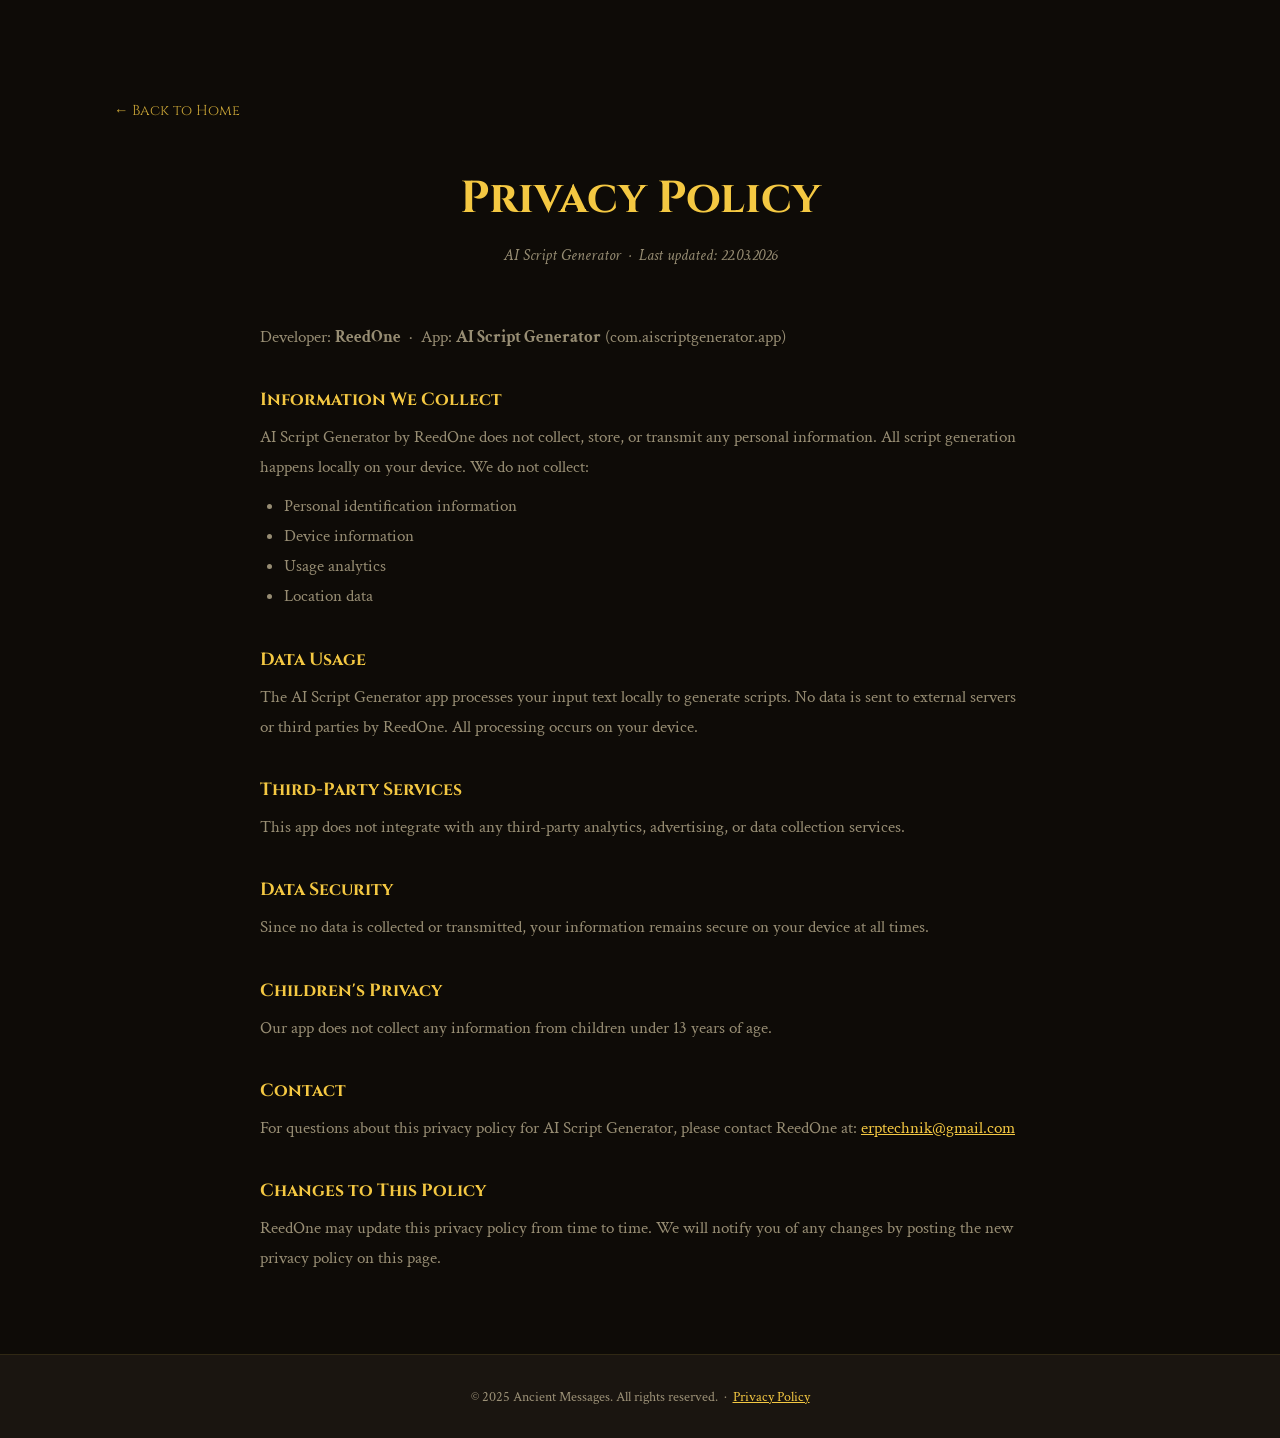
==== privacy-policy.html @ 052d4b96 "update" ====
<!DOCTYPE html>
<html lang="en">
<head>
  <meta charset="UTF-8" />
  <meta name="viewport" content="width=device-width, initial-scale=1.0" />
  <title>Privacy Policy – AI Script Generator</title>
  <link rel="stylesheet" href="style.css" />
  <link href="https://fonts.googleapis.com/css2?family=Cinzel:wght@400;700;900&family=Crimson+Text:ital,wght@0,400;0,600;1,400&display=swap" rel="stylesheet" />
  <style>
    .policy { padding: 100px 0 80px; }
    .policy-header { text-align: center; margin-bottom: 56px; }
    .policy-header p { color: var(--text-muted); font-style: italic; margin-top: 12px; }
    .policy-body { max-width: 760px; margin: 0 auto; }
    .policy-body h2 {
      font-family: 'Cinzel', serif;
      font-size: 1.1rem;
      color: var(--gold);
      margin: 36px 0 10px;
    }
    .policy-body p { color: var(--text-muted); line-height: 1.8; font-size: 1.05rem; }
    .policy-body ul { color: var(--text-muted); line-height: 1.8; font-size: 1.05rem; padding-left: 24px; margin-top: 8px; }
    .policy-body a { color: var(--gold); }
    .back-link {
      display: inline-block;
      margin-bottom: 48px;
      color: var(--gold);
      font-family: 'Cinzel', serif;
      font-size: 0.9rem;
      text-decoration: none;
      opacity: 0.8;
      transition: opacity 0.2s;
    }
    .back-link:hover { opacity: 1; }
  </style>
</head>
<body>

  <section class="policy">
    <div class="container">
      <a href="index.html" class="back-link">← Back to Home</a>
      <div class="policy-header">
        <h1 class="section-title">Privacy Policy</h1>
        <p>AI Script Generator &nbsp;·&nbsp; Last updated: 22.03.2026</p>
      </div>
      <div class="policy-body">
        <p>Developer: <strong>ReedOne</strong> &nbsp;·&nbsp; App: <strong>AI Script Generator</strong> (com.aiscriptgenerator.app)</p>

        <h2>Information We Collect</h2>
        <p>AI Script Generator by ReedOne does not collect, store, or transmit any personal information. All script generation happens locally on your device. We do not collect:</p>
        <ul>
          <li>Personal identification information</li>
          <li>Device information</li>
          <li>Usage analytics</li>
          <li>Location data</li>
        </ul>

        <h2>Data Usage</h2>
        <p>The AI Script Generator app processes your input text locally to generate scripts. No data is sent to external servers or third parties by ReedOne. All processing occurs on your device.</p>

        <h2>Third-Party Services</h2>
        <p>This app does not integrate with any third-party analytics, advertising, or data collection services.</p>

        <h2>Data Security</h2>
        <p>Since no data is collected or transmitted, your information remains secure on your device at all times.</p>

        <h2>Children's Privacy</h2>
        <p>Our app does not collect any information from children under 13 years of age.</p>

        <h2>Contact</h2>
        <p>For questions about this privacy policy for AI Script Generator, please contact ReedOne at: <a href="mailto:erptechnik@gmail.com">erptechnik@gmail.com</a></p>

        <h2>Changes to This Policy</h2>
        <p>ReedOne may update this privacy policy from time to time. We will notify you of any changes by posting the new privacy policy on this page.</p>
      </div>
    </div>
  </section>

  <footer class="footer">
    <p>© 2025 Ancient Messages. All rights reserved. &nbsp;·&nbsp; <a href="privacy-policy.html" style="color:var(--gold);">Privacy Policy</a></p>
  </footer>

</body>
</html>
---- style.css ----
*, *::before, *::after { box-sizing: border-box; margin: 0; padding: 0; }

:root {
  --gold: #f4c842;
  --gold-dark: #c9952a;
  --brown: #8b5a2b;
  --dark: #0e0b07;
  --dark2: #1a1510;
  --dark3: #241c12;
  --cream: #f4e4bc;
  --text-muted: rgba(244,228,188,0.6);
}

html { scroll-behavior: smooth; }

body {
  font-family: 'Crimson Text', Georgia, serif;
  background: var(--dark);
  color: var(--cream);
  overflow-x: hidden;
}

/* ── NAVBAR ── */
.navbar {
  position: absolute;
  top: 0; left: 0; right: 0;
  display: flex;
  align-items: center;
  justify-content: space-between;
  padding: 24px 48px;
  z-index: 10;
}

.nav-logo {
  font-family: 'Cinzel', serif;
  font-size: 1.2rem;
  color: var(--gold);
  letter-spacing: 2px;
}

.nav-links {
  list-style: none;
  display: flex;
  gap: 32px;
  align-items: center;
}

.nav-links a {
  color: var(--cream);
  text-decoration: none;
  font-size: 1rem;
  opacity: 0.8;
  transition: opacity 0.2s;
}

.nav-links a:hover { opacity: 1; }

.btn-nav {
  background: var(--gold);
  color: var(--dark) !important;
  padding: 8px 20px;
  border-radius: 20px;
  font-family: 'Cinzel', serif;
  font-size: 0.85rem !important;
  opacity: 1 !important;
  font-weight: 700;
}

/* ── HERO ── */
.hero {
  position: relative;
  min-height: 100vh;
  display: flex;
  align-items: center;
  justify-content: center;
  background:
    linear-gradient(to bottom, rgba(14,11,7,0.3) 0%, rgba(14,11,7,0.7) 60%, var(--dark) 100%),
    url('https://images.unsplash.com/photo-1539650116574-75c0c6d73f6e?w=1600&q=80') center/cover no-repeat;
  text-align: center;
  padding: 120px 24px 80px;
}

.hero-overlay {
  position: absolute;
  inset: 0;
  background: radial-gradient(ellipse at center, transparent 30%, rgba(14,11,7,0.6) 100%);
}

.hero-content {
  position: relative;
  z-index: 2;
  max-width: 700px;
}

.hero-eyebrow {
  font-family: 'Cinzel', serif;
  font-size: 0.9rem;
  letter-spacing: 6px;
  color: var(--gold);
  text-transform: uppercase;
  margin-bottom: 16px;
}

.hero-title {
  font-family: 'Cinzel', serif;
  font-size: clamp(3.5rem, 10vw, 7rem);
  font-weight: 900;
  line-height: 1;
  color: var(--cream);
  text-shadow: 0 4px 30px rgba(0,0,0,0.8);
  margin-bottom: 8px;
}

.hero-title span {
  color: var(--gold);
  display: block;
}

.hero-subtitle {
  font-size: 1.3rem;
  font-style: italic;
  color: var(--text-muted);
  margin: 20px 0 40px;
  line-height: 1.6;
}

.hero-buttons {
  display: flex;
  gap: 16px;
  justify-content: center;
  flex-wrap: wrap;
}

.btn-primary {
  display: inline-flex;
  align-items: center;
  gap: 8px;
  background: var(--gold);
  color: var(--dark);
  padding: 14px 32px;
  border-radius: 30px;
  font-family: 'Cinzel', serif;
  font-weight: 700;
  font-size: 1rem;
  text-decoration: none;
  transition: transform 0.2s, box-shadow 0.2s;
  box-shadow: 0 4px 20px rgba(244,200,66,0.4);
}

.btn-primary svg { width: 20px; height: 20px; }

.btn-primary:hover {
  transform: translateY(-2px);
  box-shadow: 0 8px 30px rgba(244,200,66,0.5);
}

.btn-secondary {
  display: inline-flex;
  align-items: center;
  padding: 14px 32px;
  border-radius: 30px;
  border: 1px solid rgba(244,228,188,0.3);
  color: var(--cream);
  font-family: 'Cinzel', serif;
  font-size: 1rem;
  text-decoration: none;
  transition: border-color 0.2s, background 0.2s;
}

.btn-secondary:hover {
  border-color: var(--gold);
  background: rgba(244,200,66,0.08);
}

.hero-scroll {
  position: absolute;
  bottom: 32px;
  left: 50%;
  transform: translateX(-50%);
  color: var(--text-muted);
  font-size: 1.5rem;
  animation: bounce 2s infinite;
}

@keyframes bounce {
  0%, 100% { transform: translateX(-50%) translateY(0); }
  50% { transform: translateX(-50%) translateY(8px); }
}

/* ── SHARED ── */
.container {
  max-width: 1100px;
  margin: 0 auto;
  padding: 0 24px;
}

.section-title {
  font-family: 'Cinzel', serif;
  font-size: clamp(1.8rem, 4vw, 2.8rem);
  color: var(--gold);
  text-align: center;
  margin-bottom: 16px;
}

.section-sub {
  text-align: center;
  color: var(--text-muted);
  font-size: 1.1rem;
  font-style: italic;
  margin-bottom: 48px;
}

/* ── FEATURES ── */
.features {
  padding: 100px 0;
  background: var(--dark2);
}

.features-grid {
  display: grid;
  grid-template-columns: repeat(auto-fit, minmax(220px, 1fr));
  gap: 24px;
  margin-top: 48px;
}

.feature-card {
  background: var(--dark3);
  border: 1px solid rgba(244,200,66,0.15);
  border-radius: 16px;
  padding: 32px 24px;
  text-align: center;
  transition: transform 0.2s, border-color 0.2s;
}

.feature-card:hover {
  transform: translateY(-4px);
  border-color: rgba(244,200,66,0.4);
}

.feature-icon { font-size: 2.5rem; margin-bottom: 16px; }

.feature-card h3 {
  font-family: 'Cinzel', serif;
  font-size: 1.1rem;
  color: var(--gold);
  margin-bottom: 10px;
}

.feature-card p {
  color: var(--text-muted);
  font-size: 1rem;
  line-height: 1.6;
}

/* ── STAGES ── */
.stages {
  padding: 100px 0;
  background: var(--dark);
}

.stages-list {
  display: flex;
  flex-direction: column;
  gap: 32px;
  margin-top: 48px;
}

.stage-card {
  display: flex;
  align-items: center;
  gap: 40px;
  background: var(--dark3);
  border: 1px solid rgba(244,200,66,0.12);
  border-radius: 20px;
  padding: 40px;
  transition: border-color 0.2s;
}

.stage-card:hover { border-color: rgba(244,200,66,0.35); }
.stage-card.reverse { flex-direction: row-reverse; }

.stage-number {
  font-family: 'Cinzel', serif;
  font-size: 4rem;
  font-weight: 900;
  color: rgba(244,200,66,0.15);
  min-width: 80px;
  text-align: center;
  line-height: 1;
}

.stage-info { flex: 1; }

.stage-info h3 {
  font-family: 'Cinzel', serif;
  font-size: 1.5rem;
  color: var(--cream);
  margin-bottom: 12px;
}

.stage-info p {
  color: var(--text-muted);
  font-size: 1.05rem;
  line-height: 1.7;
  margin-bottom: 16px;
}

.stage-tags {
  display: flex;
  gap: 8px;
  flex-wrap: wrap;
}

.stage-tags span {
  background: rgba(244,200,66,0.1);
  border: 1px solid rgba(244,200,66,0.25);
  color: var(--gold);
  padding: 4px 12px;
  border-radius: 20px;
  font-size: 0.85rem;
  font-family: 'Cinzel', serif;
}

.stage-visual {
  font-size: 5rem;
  min-width: 100px;
  text-align: center;
}

/* ── PROPHETS ── */
.prophets {
  padding: 100px 0;
  background: var(--dark2);
}

.prophets-grid {
  display: grid;
  grid-template-columns: repeat(auto-fit, minmax(140px, 1fr));
  gap: 16px;
  margin-top: 48px;
}

.prophet-card {
  background: var(--dark3);
  border: 1px solid rgba(244,200,66,0.12);
  border-radius: 16px;
  padding: 24px 16px;
  text-align: center;
  transition: transform 0.2s, border-color 0.2s;
}

.prophet-card:hover {
  transform: translateY(-4px);
  border-color: rgba(244,200,66,0.4);
}

.prophet-card.featured {
  border-color: rgba(244,200,66,0.4);
  background: linear-gradient(135deg, #241c12, #2e1f0a);
}

.prophet-num {
  display: block;
  font-family: 'Cinzel', serif;
  font-size: 0.75rem;
  color: var(--gold-dark);
  letter-spacing: 2px;
  margin-bottom: 8px;
}

.prophet-card h4 {
  font-family: 'Cinzel', serif;
  font-size: 0.95rem;
  color: var(--gold);
  margin-bottom: 6px;
}

.prophet-card p {
  font-size: 0.85rem;
  font-style: italic;
  color: var(--text-muted);
}

/* ── DOWNLOAD ── */
.download {
  padding: 100px 0;
  background: var(--dark);
}

.download-box {
  background: linear-gradient(135deg, #1e1508, #2e1f0a);
  border: 1px solid rgba(244,200,66,0.3);
  border-radius: 24px;
  padding: 64px 40px;
  text-align: center;
  box-shadow: 0 0 60px rgba(244,200,66,0.08);
}

.download-box h2 {
  font-family: 'Cinzel', serif;
  font-size: clamp(2rem, 5vw, 3rem);
  color: var(--gold);
  margin-bottom: 16px;
}

.download-box p {
  font-size: 1.2rem;
  font-style: italic;
  color: var(--text-muted);
  margin-bottom: 36px;
}

.btn-store img {
  height: 60px;
  transition: transform 0.2s, filter 0.2s;
  filter: drop-shadow(0 4px 12px rgba(0,0,0,0.5));
}

.btn-store img:hover {
  transform: scale(1.05);
}

/* ── FOOTER ── */
.footer {
  background: var(--dark2);
  border-top: 1px solid rgba(244,200,66,0.1);
  padding: 32px 24px;
  text-align: center;
  color: var(--text-muted);
  font-size: 0.9rem;
}

/* ── RESPONSIVE ── */
@media (max-width: 768px) {
  .navbar { padding: 20px 24px; }
  .nav-links { display: none; }

  .stage-card,
  .stage-card.reverse {
    flex-direction: column;
    text-align: center;
    padding: 28px 20px;
  }

  .stage-tags { justify-content: center; }
  .stage-visual { font-size: 3.5rem; }
  .stage-number { font-size: 2.5rem; }

  .download-box { padding: 40px 20px; }
}
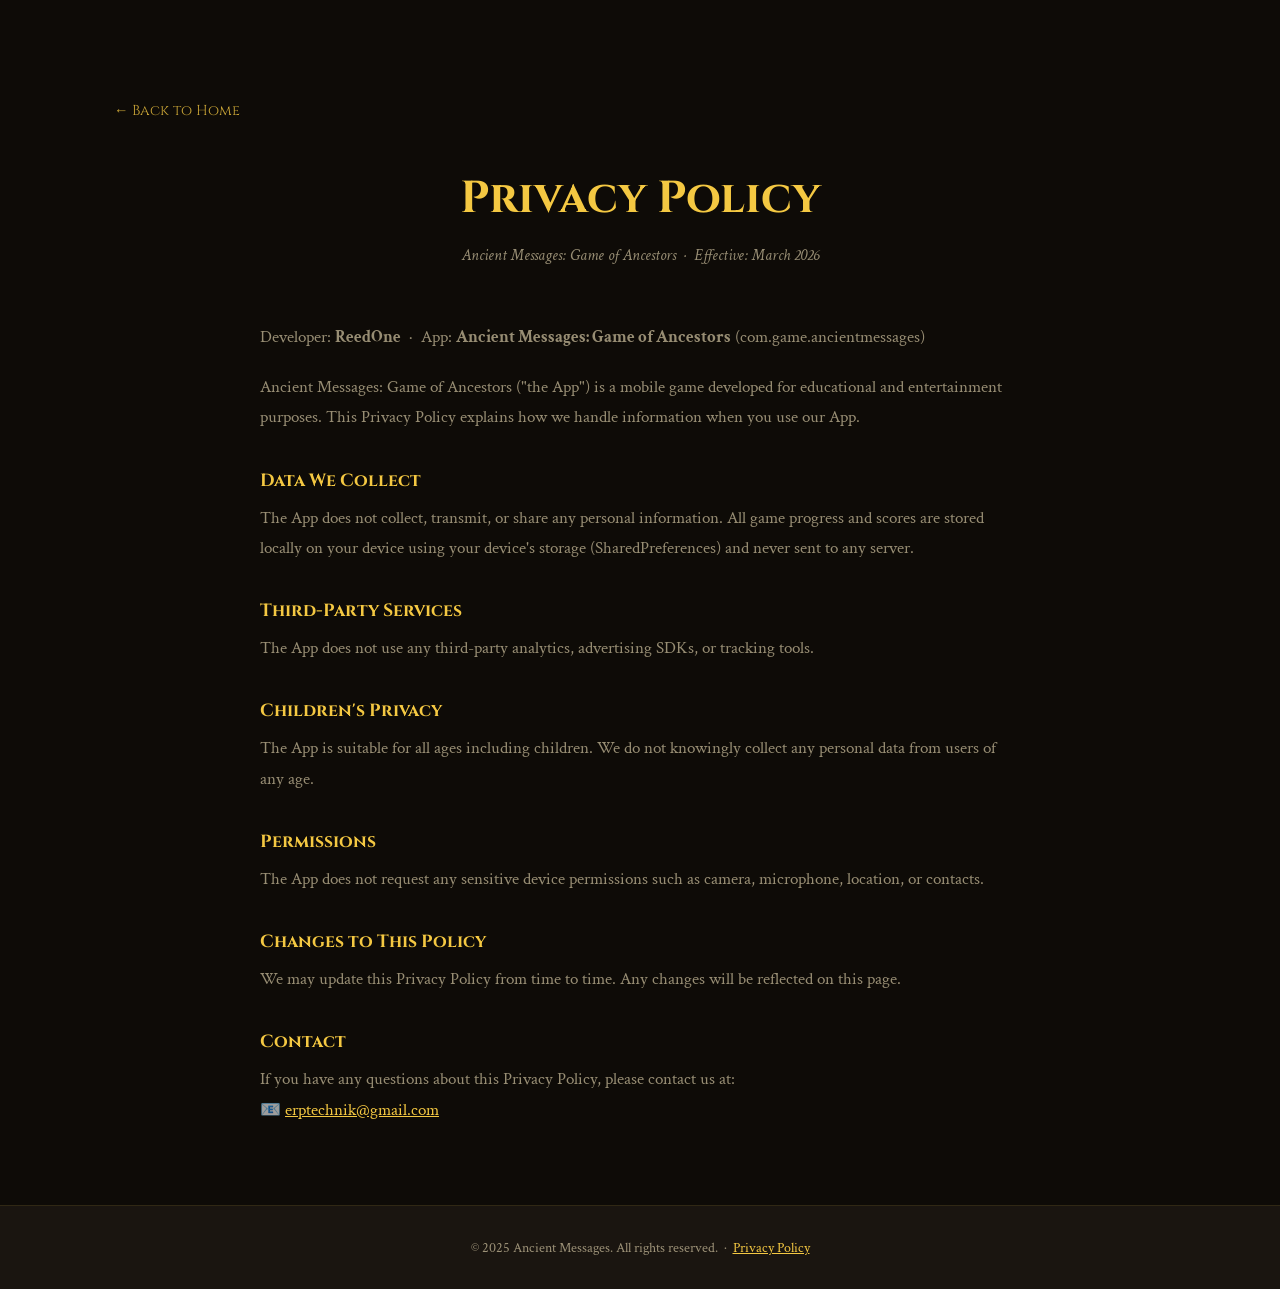
==== commit 8b64faad: "privacy policy update" ====
--- a/privacy-policy.html
+++ b/privacy-policy.html
@@ -3,7 +3,7 @@
 <head>
   <meta charset="UTF-8" />
   <meta name="viewport" content="width=device-width, initial-scale=1.0" />
-  <title>Privacy Policy – AI Script Generator</title>
+  <title>Privacy Policy – Ancient Messages: Game of Ancestors</title>
   <link rel="stylesheet" href="style.css" />
   <link href="https://fonts.googleapis.com/css2?family=Cinzel:wght@400;700;900&family=Crimson+Text:ital,wght@0,400;0,600;1,400&display=swap" rel="stylesheet" />
   <style>
@@ -40,37 +40,31 @@
       <a href="index.html" class="back-link">← Back to Home</a>
       <div class="policy-header">
         <h1 class="section-title">Privacy Policy</h1>
-        <p>AI Script Generator &nbsp;·&nbsp; Last updated: 22.03.2026</p>
+        <p>Ancient Messages: Game of Ancestors &nbsp;·&nbsp; Effective: March 2026</p>
       </div>
       <div class="policy-body">
-        <p>Developer: <strong>ReedOne</strong> &nbsp;·&nbsp; App: <strong>AI Script Generator</strong> (com.aiscriptgenerator.app)</p>
+        <p>Developer: <strong>ReedOne</strong> &nbsp;·&nbsp; App: <strong>Ancient Messages: Game of Ancestors</strong> (com.game.ancientmessages)</p>
 
-        <h2>Information We Collect</h2>
-        <p>AI Script Generator by ReedOne does not collect, store, or transmit any personal information. All script generation happens locally on your device. We do not collect:</p>
-        <ul>
-          <li>Personal identification information</li>
-          <li>Device information</li>
-          <li>Usage analytics</li>
-          <li>Location data</li>
-        </ul>
+        <p style="margin-top:20px;">Ancient Messages: Game of Ancestors ("the App") is a mobile game developed for educational and entertainment purposes. This Privacy Policy explains how we handle information when you use our App.</p>
 
-        <h2>Data Usage</h2>
-        <p>The AI Script Generator app processes your input text locally to generate scripts. No data is sent to external servers or third parties by ReedOne. All processing occurs on your device.</p>
+        <h2>Data We Collect</h2>
+        <p>The App does not collect, transmit, or share any personal information. All game progress and scores are stored locally on your device using your device's storage (SharedPreferences) and never sent to any server.</p>
 
         <h2>Third-Party Services</h2>
-        <p>This app does not integrate with any third-party analytics, advertising, or data collection services.</p>
-
-        <h2>Data Security</h2>
-        <p>Since no data is collected or transmitted, your information remains secure on your device at all times.</p>
+        <p>The App does not use any third-party analytics, advertising SDKs, or tracking tools.</p>
 
         <h2>Children's Privacy</h2>
-        <p>Our app does not collect any information from children under 13 years of age.</p>
+        <p>The App is suitable for all ages including children. We do not knowingly collect any personal data from users of any age.</p>
+
+        <h2>Permissions</h2>
+        <p>The App does not request any sensitive device permissions such as camera, microphone, location, or contacts.</p>
+
+        <h2>Changes to This Policy</h2>
+        <p>We may update this Privacy Policy from time to time. Any changes will be reflected on this page.</p>
 
         <h2>Contact</h2>
-        <p>For questions about this privacy policy for AI Script Generator, please contact ReedOne at: <a href="mailto:erptechnik@gmail.com">erptechnik@gmail.com</a></p>
-
-        <h2>Changes to This Policy</h2>
-        <p>ReedOne may update this privacy policy from time to time. We will notify you of any changes by posting the new privacy policy on this page.</p>
+        <p>If you have any questions about this Privacy Policy, please contact us at:<br/>
+        📧 <a href="mailto:erptechnik@gmail.com">erptechnik@gmail.com</a></p>
       </div>
     </div>
   </section>
